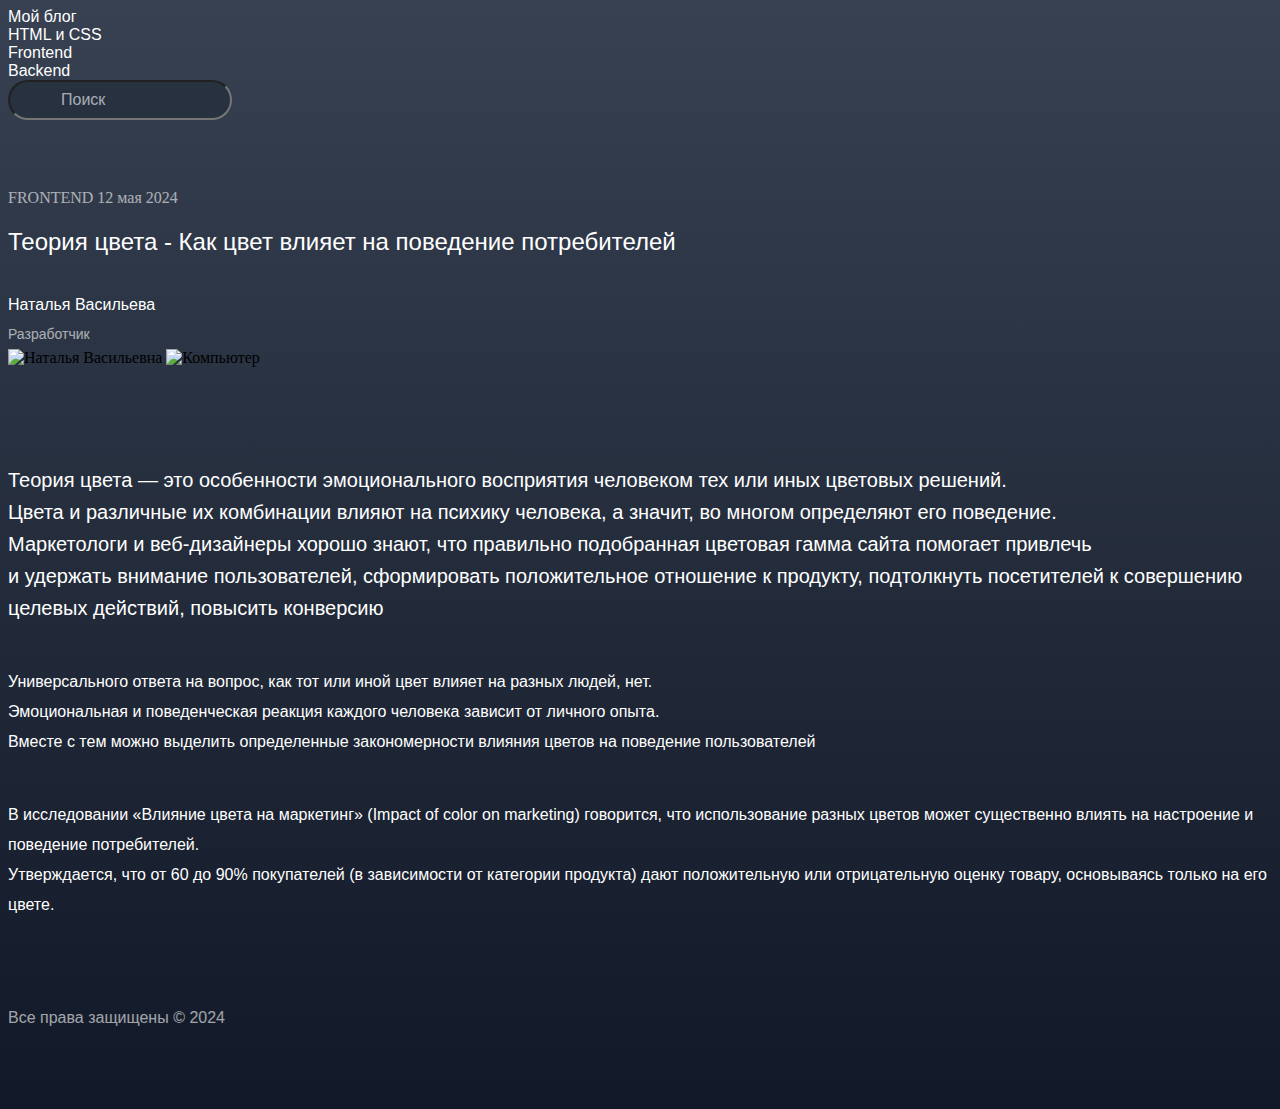
==== blog.html @ 0a860f03 "Добавил отступы" ====
<html lang="en">
  <head>
    <meta charset="UTF-8" />
    <meta name="viewport" content="width=device-width, initial-scale=1.0" />
    <title>Blog</title>
    <link rel="stylesheet" href="2-css/blog.css" />
  </head>

  <body>
    <header>
      <nav>
        <ul>
          Мой блог
        </ul>
        <ul>
          <a href="#">HTML и CSS</a>
        </ul>
        <ul>
          <a href="#">Frontend</a>
        </ul>
        <ul>
          <a href="#">Backend</a>
        </ul>
      </nav>
    </header>

    <header>
      <input type="search" name="search" id="search" placeholder="Поиск" />
    </header>
    <main>
      <section>
        <div class="Frontend">FRONTEND 12 мая 2024</div>

        <h1>Теория цвета - Как цвет влияет на поведение потребителей</h1>

        <div>
          <p class="name">Наталья Васильева</p>
          <p class="Profession">Разработчик</p>
        </div>
        <img
          class="imgFace"
          src="d:\Рабочий стол\debdc3f275a19554e34f56b7ae22bd8b.png"
          alt="Наталья Васильевна"
        />
        <img
          src="d:\Рабочий стол\4f3f91ff718dae25d01f84692996a2cd.png"
          alt="Компьютер"
        />
      </section>

      <section>
        <p class="Colortext">
          Теория цвета — это особенности эмоционального восприятия человеком тех
          или иных цветовых решений. <br />Цвета и различные их комбинации
          влияют на психику человека, а значит, во многом определяют его
          поведение. <br />Маркетологи и веб-дизайнеры хорошо знают, что
          правильно подобранная цветовая гамма сайта помогает привлечь <br />
          и удержать внимание пользователей, сформировать положительное
          отношение к продукту, подтолкнуть посетителей к совершению целевых
          действий, повысить конверсию
        </p>
      </section>

      <section>
        <p>
          Универсального ответа на вопрос, как тот или иной цвет влияет на
          разных людей, нет. <br />Эмоциональная и поведенческая реакция каждого
          человека зависит от личного опыта. <br />Вместе с тем можно выделить
          определенные закономерности влияния цветов на поведение пользователей
        </p>
      </section>

      <section>
        <p class="Impact">
          В исследовании «Влияние цвета на маркетинг» (Impact of color on
          marketing) говорится, что использование разных цветов может
          существенно влиять на настроение и поведение потребителей.
          <br />Утверждается, что от 60 до 90% покупателей (в зависимости от
          категории продукта) дают положительную или отрицательную оценку
          товару, основываясь только на его цвете.
        </p>
      </section>
    </main>

    <footer>
      <div>
        <h6>Все права защищены &#169; 2024</h6>
      </div>
    </footer>
  </body>
</html>
---- 2-css/blog.css ----
body {
  background: linear-gradient(180deg, #374151 0%, #111827 100%);
}
nav ul {
  padding: 0;
  margin: 0;
}
header ul,
a {
  font-family: "Roboto", sans-serif;
  font-weight: 400;
  font-size: 16px;
  color: #fff;
  color: #fff;
  text-decoration: none;
}
#search {
  background: rgba(31, 41, 55, 0.6);
  width: 224px;
  height: 40px;
  border-radius: 100px;
  margin-bottom: 69px;
}
::placeholder {
  font-family: "Roboto", sans-serif;
  font-weight: 400;
  font-size: 16px;
  color: #fff;
  opacity: 0.6;
  padding: 0 128 0 49;
}

section div,
h1 {
  color: #fff;
}
.Frontend {
  margin-bottom: 14px;
  opacity: 0.6;
}
.name {
  font-family: "Roboto", sans-serif;
  font-weight: 400;
  font-size: 16px;
  padding: 0;
  margin: 0;
  line-height: 28px;

  color: #fff;
}
.Profession {
  font-family: "Roboto", sans-serif;
  font-weight: 400;
  font-size: 14px;
  opacity: 0.6;
  padding: 0;
  margin: 0;
}
.imgFace {
  margin-bottom: 28px;
}
.Colortext {
  margin-top: 69px;
  margin-bottom: 43px;
}
h1 {
  font-family: "Roboto", sans-serif;
  font-weight: 400;
  font-size: 24px;
  line-height: 38px;
  margin-bottom: 30px;
}
.Colortext {
  font-family: "Roboto", sans-serif;
  font-weight: 400;
  font-size: 20px;
  line-height: 32px;
  color: #fff;
}
.Impact {
  margin: 43 0 84 0;
}
section p {
  font-family: "Roboto", sans-serif;
  font-weight: 400;
  font-size: 16px;

  line-height: 30px;

  color: #fff;
}
h6 {
  font-family: "Roboto", sans-serif;
  font-weight: 400;
  font-size: 16px;
  margin-bottom: 77px;
  line-height: 28px;
  opacity: 0.6;
  color: #fff;
}
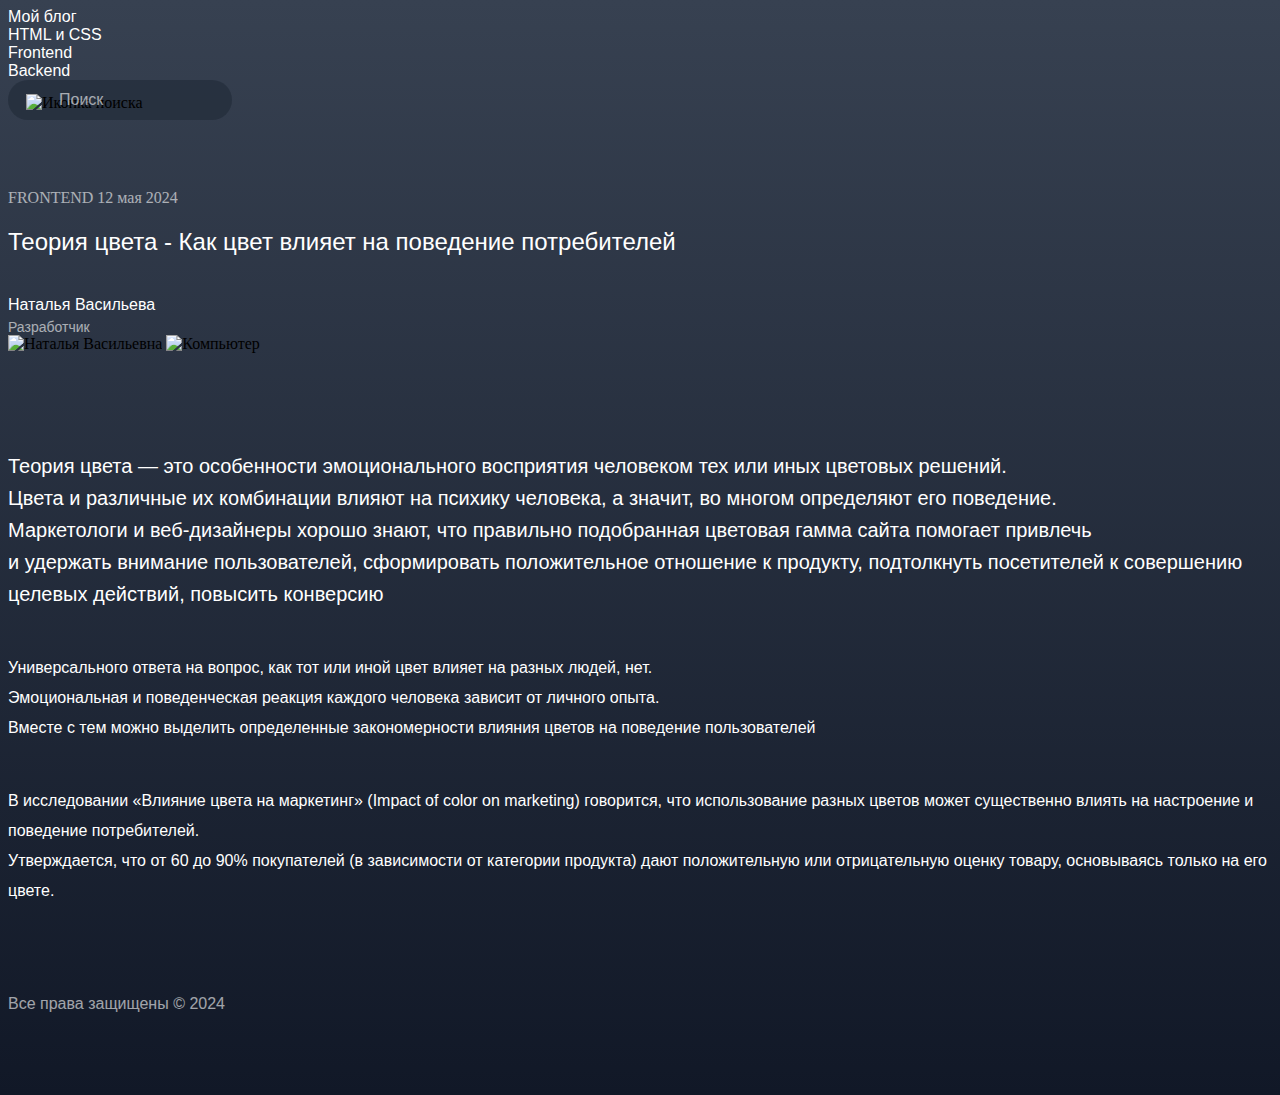
==== commit f0acc5b7: "Исправил ошибки" ====
--- a/blog.html
+++ b/blog.html
@@ -25,17 +25,22 @@
     </header>
 
     <header>
-      <input type="search" name="search" id="search" placeholder="Поиск" />
+      <div class="field">
+        <img src="../1-html/img/search.svg" alt="Иконка поиска" />
+        <input type="search" name="search" id="search" placeholder="Поиск" />
+      </div>
     </header>
     <main>
       <section>
-        <div class="Frontend">FRONTEND 12 мая 2024</div>
+        <div>
+          <span class="position">FRONTEND</span> <time>12 мая 2024</time>
+        </div>
 
         <h1>Теория цвета - Как цвет влияет на поведение потребителей</h1>
 
         <div>
-          <p class="name">Наталья Васильева</p>
-          <p class="Profession">Разработчик</p>
+          <span class="author-name">Наталья Васильева</span>
+          <span class="author-position">Разработчик</span>
         </div>
         <img
           class="imgFace"
@@ -49,7 +54,7 @@
       </section>
 
       <section>
-        <p class="Colortext">
+        <p class="colortext">
           Теория цвета — это особенности эмоционального восприятия человеком тех
           или иных цветовых решений. <br />Цвета и различные их комбинации
           влияют на психику человека, а значит, во многом определяют его
@@ -71,7 +76,7 @@
       </section>
 
       <section>
-        <p class="Impact">
+        <p class="impact">
           В исследовании «Влияние цвета на маркетинг» (Impact of color on
           marketing) говорится, что использование разных цветов может
           существенно влиять на настроение и поведение потребителей.
@@ -83,9 +88,7 @@
     </main>
 
     <footer>
-      <div>
-        <h6>Все права защищены &#169; 2024</h6>
-      </div>
+      <div>Все права защищены &#169; 2024</div>
     </footer>
   </body>
 </html>
--- a/2-css/blog.css
+++ b/2-css/blog.css
@@ -14,10 +14,19 @@
   color: #fff;
   text-decoration: none;
 }
+.field {
+  position: relative;
+}
+.field img {
+  position: absolute;
+  top: 14px;
+  left: 18px;
+}
 #search {
   background: rgba(31, 41, 55, 0.6);
   width: 224px;
   height: 40px;
+  border: none;
   border-radius: 100px;
   margin-bottom: 69px;
 }
@@ -34,27 +43,29 @@
 h1 {
   color: #fff;
 }
-.Frontend {
+.position,
+time {
   margin-bottom: 14px;
   opacity: 0.6;
 }
-.name {
+.author-name {
   font-family: "Roboto", sans-serif;
   font-weight: 400;
   font-size: 16px;
   padding: 0;
   margin: 0;
   line-height: 28px;
-
   color: #fff;
+  display: block;
 }
-.Profession {
+.author-position {
   font-family: "Roboto", sans-serif;
   font-weight: 400;
   font-size: 14px;
   opacity: 0.6;
   padding: 0;
   margin: 0;
+  display: block;
 }
 .imgFace {
   margin-bottom: 28px;
@@ -70,14 +81,14 @@
   line-height: 38px;
   margin-bottom: 30px;
 }
-.Colortext {
+.colortext {
   font-family: "Roboto", sans-serif;
   font-weight: 400;
   font-size: 20px;
   line-height: 32px;
   color: #fff;
 }
-.Impact {
+.impact {
   margin: 43 0 84 0;
 }
 section p {
@@ -89,7 +100,7 @@
 
   color: #fff;
 }
-h6 {
+footer {
   font-family: "Roboto", sans-serif;
   font-weight: 400;
   font-size: 16px;
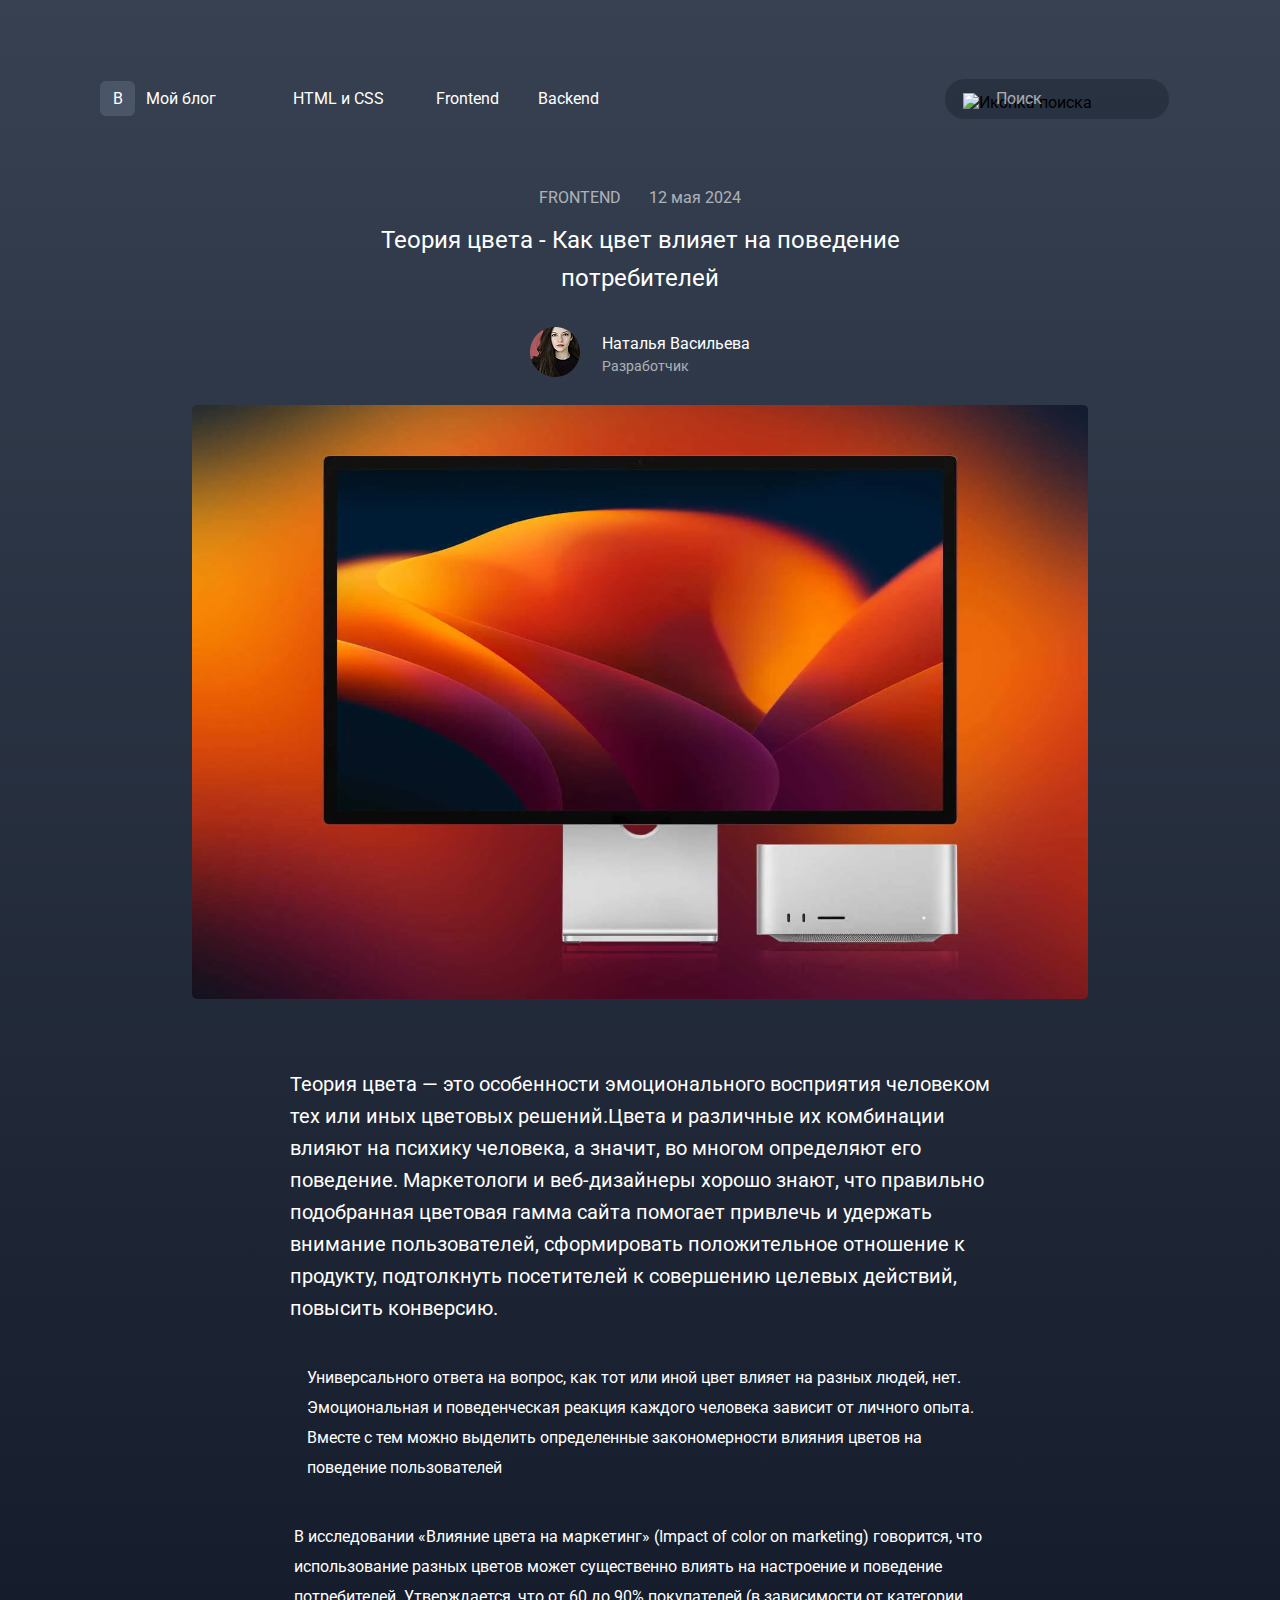
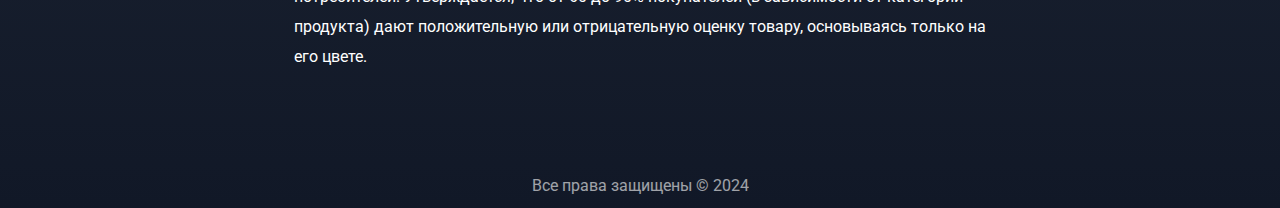
==== commit a6976e61: "Доверстал Blog" ====
--- a/blog.html
+++ b/blog.html
@@ -4,85 +4,90 @@
     <meta name="viewport" content="width=device-width, initial-scale=1.0" />
     <title>Blog</title>
     <link rel="stylesheet" href="2-css/blog.css" />
+    <link rel="preconnect" href="https://fonts.googleapis.com" />
+    <link rel="preconnect" href="https://fonts.gstatic.com" crossorigin />
+    <link
+      href="https://fonts.googleapis.com/css2?family=Roboto&display=swap"
+      rel="stylesheet"
+    />
   </head>
 
   <body>
     <header>
-      <nav>
-        <ul>
-          Мой блог
+      <nav class="navbar">
+        <div class="logo">B</div>
+        <div>
+          <ul class="blog">
+            <li><a href="#">Мой блог</a></li>
+          </ul>
+        </div>
+        <ul class="menu">
+          <li><a href="#">HTML и CSS</a></li>
+          <li><a href="#">Frontend</a></li>
+          <li><a href="#">Backend</a></li>
         </ul>
-        <ul>
-          <a href="#">HTML и CSS</a>
-        </ul>
-        <ul>
-          <a href="#">Frontend</a>
-        </ul>
-        <ul>
-          <a href="#">Backend</a>
-        </ul>
+        <div class="field">
+          <img src="../1-html/img/search.svg" alt="Иконка поиска" />
+          <input type="search" name="search" id="search" placeholder="Поиск" />
+        </div>
       </nav>
-    </header>
-
-    <header>
-      <div class="field">
-        <img src="../1-html/img/search.svg" alt="Иконка поиска" />
-        <input type="search" name="search" id="search" placeholder="Поиск" />
-      </div>
     </header>
     <main>
       <section>
-        <div>
+        <div class="frontend">
           <span class="position">FRONTEND</span> <time>12 мая 2024</time>
         </div>
 
-        <h1>Теория цвета - Как цвет влияет на поведение потребителей</h1>
+        <h1>
+          Теория цвета - Как цвет влияет на поведение <br />
+          потребителей
+        </h1>
 
-        <div>
-          <span class="author-name">Наталья Васильева</span>
-          <span class="author-position">Разработчик</span>
+        <div class="author">
+          <div class="women">
+            <img src="./img/Women.png" alt="Наталья Васильевна" />
+          </div>
+          <div>
+            <span class="author-name">Наталья Васильева</span>
+            <span class="author-position">Разработчик</span>
+          </div>
         </div>
-        <img
-          class="imgFace"
-          src="d:\Рабочий стол\debdc3f275a19554e34f56b7ae22bd8b.png"
-          alt="Наталья Васильевна"
-        />
-        <img
-          src="d:\Рабочий стол\4f3f91ff718dae25d01f84692996a2cd.png"
-          alt="Компьютер"
-        />
+
+        <img class="comp" src="./img/comp.svg" alt="Компьютер" />
       </section>
 
       <section>
         <p class="colortext">
-          Теория цвета — это особенности эмоционального восприятия человеком тех
-          или иных цветовых решений. <br />Цвета и различные их комбинации
-          влияют на психику человека, а значит, во многом определяют его
-          поведение. <br />Маркетологи и веб-дизайнеры хорошо знают, что
-          правильно подобранная цветовая гамма сайта помогает привлечь <br />
-          и удержать внимание пользователей, сформировать положительное
-          отношение к продукту, подтолкнуть посетителей к совершению целевых
-          действий, повысить конверсию
+          Теория цвета — это особенности эмоционального восприятия человеком
+          <br />тех или иных цветовых решений.Цвета и различные их комбинации<br />
+          влияют на психику человека, а значит, во многом определяют его<br />
+          поведение. Маркетологи и веб-дизайнеры хорошо знают, что правильно
+          <br />подобранная цветовая гамма сайта помогает привлечь и удержать
+          <br />внимание пользователей, сформировать положительное отношение
+          к<br />
+          продукту, подтолкнуть посетителей к совершению целевых действий,
+          <br />повысить конверсию.
         </p>
       </section>
 
       <section>
-        <p>
+        <p class="p2">
           Универсального ответа на вопрос, как тот или иной цвет влияет на
           разных людей, нет. <br />Эмоциональная и поведенческая реакция каждого
           человека зависит от личного опыта. <br />Вместе с тем можно выделить
-          определенные закономерности влияния цветов на поведение пользователей
+          определенные закономерности влияния цветов на <br />поведение
+          пользователей
         </p>
       </section>
 
       <section>
         <p class="impact">
           В исследовании «Влияние цвета на маркетинг» (Impact of color on
-          marketing) говорится, что использование разных цветов может
-          существенно влиять на настроение и поведение потребителей.
-          <br />Утверждается, что от 60 до 90% покупателей (в зависимости от
-          категории продукта) дают положительную или отрицательную оценку
-          товару, основываясь только на его цвете.
+          marketing) говорится, что <br />использование разных цветов может
+          существенно влиять на настроение и поведение <br />потребителей.
+          Утверждается, что от 60 до 90% покупателей (в зависимости от категории
+          <br />продукта) дают положительную или отрицательную оценку товару,
+          основываясь только на <br />его цвете.
         </p>
       </section>
     </main>
--- a/2-css/blog.css
+++ b/2-css/blog.css
@@ -1,9 +1,15 @@
 body {
   background: linear-gradient(180deg, #374151 0%, #111827 100%);
-}
-nav ul {
-  padding: 0;
-  margin: 0;
+  font-family: "Roboto", sans-serif;
+}
+
+main {
+  max-width: 1080px;
+  margin: 0 auto;
+}
+nav {
+  max-width: 1080px;
+  margin: 0 auto;
 }
 header ul,
 a {
@@ -14,14 +20,107 @@
   color: #fff;
   text-decoration: none;
 }
+
+h1 {
+  font-family: "Roboto", sans-serif;
+  font-weight: 400;
+  font-size: 24px;
+  line-height: 38px;
+  margin: 0;
+  margin-bottom: 30px;
+  display: flex;
+  align-items: center;
+  justify-content: center;
+  text-align: center;
+}
+
+.author {
+  display: flex;
+  align-items: center;
+  justify-content: center;
+  gap: 22px;
+  margin-bottom: 28px;
+}
+.women {
+  display: flex;
+  align-items: flex;
+  justify-content: center;
+}
+
+.comp {
+  display: block;
+  margin: 0 auto;
+}
+
+.navbar {
+  display: flex;
+  align-items: center;
+
+  padding-top: 80px;
+  padding: 0;
+}
+.blog {
+  list-style: none;
+  display: flex;
+
+  padding: 0;
+  margin: 0;
+}
+.logo {
+  background-color: #4a5568;
+  color: white;
+  width: 35px;
+  height: 35px;
+  display: flex;
+  align-items: center;
+  justify-content: center;
+  border-radius: 6px;
+  margin-right: 11px;
+}
+
+.menu {
+  list-style: none;
+  display: flex;
+
+  padding: 0;
+  margin: 0;
+}
+
+.menu li a {
+  text-decoration: none;
+  color: white;
+  font-weight: 400;
+}
+
+.menu li:nth-child(1) {
+  margin-left: 77px;
+}
+
+.menu li:nth-child(2) {
+  margin-left: 52px;
+}
+.menu li:nth-child(3) {
+  margin-left: 39px;
+}
 .field {
   position: relative;
+  display: flex;
+  margin-left: 346px;
+  margin-top: 71px;
 }
 .field img {
   position: absolute;
   top: 14px;
   left: 18px;
 }
+
+.frontend {
+  display: flex;
+  align-items: center;
+  justify-content: center;
+  gap: 28px;
+}
+
 #search {
   background: rgba(31, 41, 55, 0.6);
   width: 224px;
@@ -67,29 +166,32 @@
   margin: 0;
   display: block;
 }
-.imgFace {
-  margin-bottom: 28px;
-}
-.Colortext {
-  margin-top: 69px;
-  margin-bottom: 43px;
-}
-h1 {
-  font-family: "Roboto", sans-serif;
-  font-weight: 400;
-  font-size: 24px;
-  line-height: 38px;
-  margin-bottom: 30px;
-}
+
 .colortext {
   font-family: "Roboto", sans-serif;
   font-weight: 400;
   font-size: 20px;
   line-height: 32px;
   color: #fff;
+  display: flex;
+  align-items: center;
+  justify-content: center;
+  margin: 0;
+  margin-top: 69px;
+}
+.p2 {
+  display: flex;
+  align-items: center;
+  justify-content: center;
+  margin: 0;
+  margin-top: 39px;
 }
 .impact {
-  margin: 43 0 84 0;
+  display: flex;
+  align-items: center;
+  justify-content: center;
+  margin: 0;
+  margin-top: 39px;
 }
 section p {
   font-family: "Roboto", sans-serif;
@@ -104,8 +206,11 @@
   font-family: "Roboto", sans-serif;
   font-weight: 400;
   font-size: 16px;
-  margin-bottom: 77px;
+  margin-top: 100px;
   line-height: 28px;
   opacity: 0.6;
   color: #fff;
-}
+  display: flex;
+  align-items: center;
+  justify-content: center;
+}
